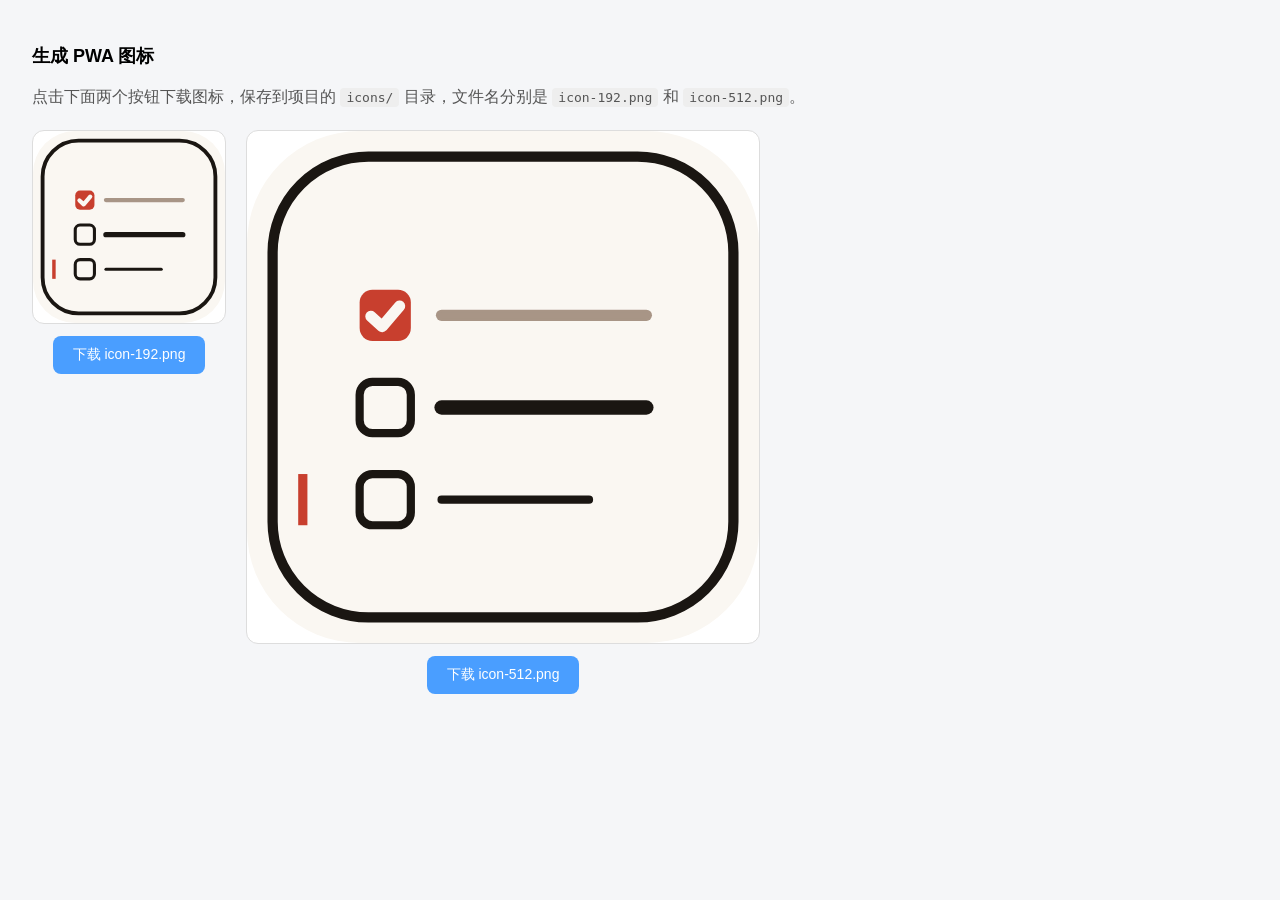
==== icon-gen.html @ 41ac8734 "初始化 todolist PWA 小工具 - 纯前端 HTML/CSS/JS，LocalStorage 存储 - MVP 功能：任务/清单 CRUD、三视图、优先级、截止日期 - 数据导入导出（JSO" ====
<!DOCTYPE html>
<html lang="zh-CN">
<head>
<meta charset="UTF-8">
<title>生成图标</title>
<style>
  body { font-family: -apple-system, "Microsoft YaHei", sans-serif; padding: 24px; background: #f5f6f8; }
  h1 { font-size: 18px; }
  p { color: #555; line-height: 1.6; }
  .row { display: flex; gap: 20px; flex-wrap: wrap; margin: 20px 0; }
  .col { text-align: center; }
  canvas { border: 1px solid #ddd; border-radius: 12px; background: #fff; }
  button { padding: 10px 20px; font-size: 14px; background: #4a9eff; color: #fff; border: none; border-radius: 8px; cursor: pointer; margin-top: 8px; }
  button:hover { opacity: 0.9; }
  code { background: #eee; padding: 2px 6px; border-radius: 4px; }
</style>
</head>
<body>
<h1>生成 PWA 图标</h1>
<p>点击下面两个按钮下载图标，保存到项目的 <code>icons/</code> 目录，文件名分别是 <code>icon-192.png</code> 和 <code>icon-512.png</code>。</p>

<div class="row">
  <div class="col">
    <canvas id="c192" width="192" height="192"></canvas>
    <br><button onclick="download(192)">下载 icon-192.png</button>
  </div>
  <div class="col">
    <canvas id="c512" width="512" height="512"></canvas>
    <br><button onclick="download(512)">下载 icon-512.png</button>
  </div>
</div>

<script>
function draw(size) {
  const canvas = document.getElementById('c' + size);
  const ctx = canvas.getContext('2d');
  const r = size * 0.22;

  // 象牙纸底
  ctx.fillStyle = '#FAF7F2';
  roundRect(ctx, 0, 0, size, size, r);
  ctx.fill();

  // 细描边（杂志封面感）
  ctx.strokeStyle = '#1A1612';
  ctx.lineWidth = size * 0.02;
  roundRect(ctx, size * 0.05, size * 0.05, size * 0.9, size * 0.9, r * 0.85);
  ctx.stroke();

  // 三条清单线 + 勾选
  const lineY = [size * 0.36, size * 0.54, size * 0.72];
  const boxX = size * 0.22;
  const boxSize = size * 0.10;
  const lineX = boxX + boxSize + size * 0.06;
  const lineLen = size * 0.40;

  ctx.lineCap = 'round';
  ctx.lineJoin = 'round';

  // 第一条：已完成（红色填充勾选 + 划线）
  drawCheckbox(ctx, boxX, lineY[0] - boxSize / 2, boxSize, true, size);
  ctx.strokeStyle = '#A89586';
  ctx.lineWidth = size * 0.022;
  ctx.beginPath();
  ctx.moveTo(lineX, lineY[0]);
  ctx.lineTo(lineX + lineLen, lineY[0]);
  ctx.stroke();
  // 删除线
  ctx.strokeStyle = '#A89586';
  ctx.lineWidth = size * 0.012;
  ctx.beginPath();
  ctx.moveTo(lineX, lineY[0]);
  ctx.lineTo(lineX + lineLen, lineY[0]);
  ctx.stroke();

  // 第二条：未完成
  drawCheckbox(ctx, boxX, lineY[1] - boxSize / 2, boxSize, false, size);
  ctx.strokeStyle = '#1A1612';
  ctx.lineWidth = size * 0.028;
  ctx.beginPath();
  ctx.moveTo(lineX, lineY[1]);
  ctx.lineTo(lineX + lineLen, lineY[1]);
  ctx.stroke();

  // 第三条：未完成（短一点，带焦糖红优先级条）
  drawCheckbox(ctx, boxX, lineY[2] - boxSize / 2, boxSize, false, size);
  ctx.strokeStyle = '#1A1612';
  ctx.beginPath();
  ctx.moveTo(lineX, lineY[2]);
  ctx.lineTo(lineX + lineLen * 0.72, lineY[2]);
  ctx.stroke();

  // 左侧焦糖红竖条（优先级标记）
  ctx.fillStyle = '#C83F2E';
  ctx.fillRect(size * 0.10, lineY[2] - size * 0.05, size * 0.018, size * 0.10);
}

function drawCheckbox(ctx, x, y, size, checked, canvasSize) {
  if (checked) {
    ctx.fillStyle = '#C83F2E';
    roundRect(ctx, x, y, size, size, size * 0.25);
    ctx.fill();
    ctx.strokeStyle = '#FAF7F2';
    ctx.lineWidth = canvasSize * 0.022;
    ctx.beginPath();
    ctx.moveTo(x + size * 0.22, y + size * 0.52);
    ctx.lineTo(x + size * 0.44, y + size * 0.72);
    ctx.lineTo(x + size * 0.78, y + size * 0.32);
    ctx.stroke();
  } else {
    ctx.strokeStyle = '#1A1612';
    ctx.lineWidth = canvasSize * 0.016;
    roundRect(ctx, x, y, size, size, size * 0.25);
    ctx.stroke();
  }
}

function roundRect(ctx, x, y, w, h, r) {
  ctx.beginPath();
  ctx.moveTo(x + r, y);
  ctx.arcTo(x + w, y, x + w, y + h, r);
  ctx.arcTo(x + w, y + h, x, y + h, r);
  ctx.arcTo(x, y + h, x, y, r);
  ctx.arcTo(x, y, x + w, y, r);
  ctx.closePath();
}

function download(size) {
  const canvas = document.getElementById('c' + size);
  const a = document.createElement('a');
  a.href = canvas.toDataURL('image/png');
  a.download = `icon-${size}.png`;
  a.click();
}

draw(192);
draw(512);
</script>
</body>
</html>
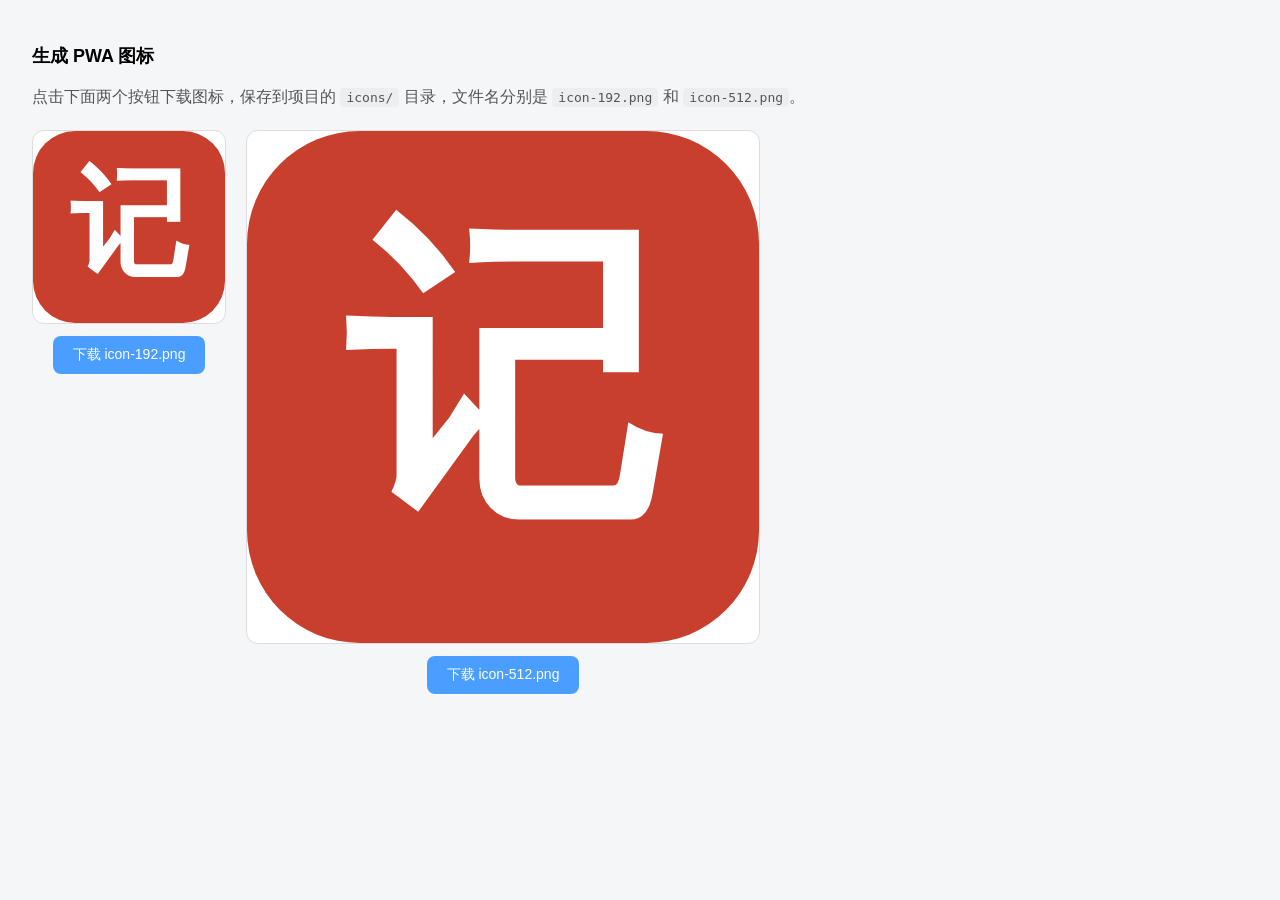
==== commit bc7e9a4b: "优化顶部 Tab 布局和应用图标 - 三个视图 Tab 改为平均三等分，占满整行 - 图标改为焦糖红底 + 白色"记"字 - 升级 SW 缓存版本 v2 -> v3" ====
--- a/icon-gen.html
+++ b/icon-gen.html
@@ -36,83 +36,17 @@
   const ctx = canvas.getContext('2d');
   const r = size * 0.22;
 
-  // 象牙纸底
-  ctx.fillStyle = '#FAF7F2';
+  // 焦糖红纯色底
+  ctx.fillStyle = '#C83F2E';
   roundRect(ctx, 0, 0, size, size, r);
   ctx.fill();
 
-  // 细描边（杂志封面感）
-  ctx.strokeStyle = '#1A1612';
-  ctx.lineWidth = size * 0.02;
-  roundRect(ctx, size * 0.05, size * 0.05, size * 0.9, size * 0.9, r * 0.85);
-  ctx.stroke();
-
-  // 三条清单线 + 勾选
-  const lineY = [size * 0.36, size * 0.54, size * 0.72];
-  const boxX = size * 0.22;
-  const boxSize = size * 0.10;
-  const lineX = boxX + boxSize + size * 0.06;
-  const lineLen = size * 0.40;
-
-  ctx.lineCap = 'round';
-  ctx.lineJoin = 'round';
-
-  // 第一条：已完成（红色填充勾选 + 划线）
-  drawCheckbox(ctx, boxX, lineY[0] - boxSize / 2, boxSize, true, size);
-  ctx.strokeStyle = '#A89586';
-  ctx.lineWidth = size * 0.022;
-  ctx.beginPath();
-  ctx.moveTo(lineX, lineY[0]);
-  ctx.lineTo(lineX + lineLen, lineY[0]);
-  ctx.stroke();
-  // 删除线
-  ctx.strokeStyle = '#A89586';
-  ctx.lineWidth = size * 0.012;
-  ctx.beginPath();
-  ctx.moveTo(lineX, lineY[0]);
-  ctx.lineTo(lineX + lineLen, lineY[0]);
-  ctx.stroke();
-
-  // 第二条：未完成
-  drawCheckbox(ctx, boxX, lineY[1] - boxSize / 2, boxSize, false, size);
-  ctx.strokeStyle = '#1A1612';
-  ctx.lineWidth = size * 0.028;
-  ctx.beginPath();
-  ctx.moveTo(lineX, lineY[1]);
-  ctx.lineTo(lineX + lineLen, lineY[1]);
-  ctx.stroke();
-
-  // 第三条：未完成（短一点，带焦糖红优先级条）
-  drawCheckbox(ctx, boxX, lineY[2] - boxSize / 2, boxSize, false, size);
-  ctx.strokeStyle = '#1A1612';
-  ctx.beginPath();
-  ctx.moveTo(lineX, lineY[2]);
-  ctx.lineTo(lineX + lineLen * 0.72, lineY[2]);
-  ctx.stroke();
-
-  // 左侧焦糖红竖条（优先级标记）
-  ctx.fillStyle = '#C83F2E';
-  ctx.fillRect(size * 0.10, lineY[2] - size * 0.05, size * 0.018, size * 0.10);
-}
-
-function drawCheckbox(ctx, x, y, size, checked, canvasSize) {
-  if (checked) {
-    ctx.fillStyle = '#C83F2E';
-    roundRect(ctx, x, y, size, size, size * 0.25);
-    ctx.fill();
-    ctx.strokeStyle = '#FAF7F2';
-    ctx.lineWidth = canvasSize * 0.022;
-    ctx.beginPath();
-    ctx.moveTo(x + size * 0.22, y + size * 0.52);
-    ctx.lineTo(x + size * 0.44, y + size * 0.72);
-    ctx.lineTo(x + size * 0.78, y + size * 0.32);
-    ctx.stroke();
-  } else {
-    ctx.strokeStyle = '#1A1612';
-    ctx.lineWidth = canvasSize * 0.016;
-    roundRect(ctx, x, y, size, size, size * 0.25);
-    ctx.stroke();
-  }
+  // 白色"记"字
+  ctx.fillStyle = '#FFFFFF';
+  ctx.font = `600 ${size * 0.62}px -apple-system, "PingFang SC", "Microsoft YaHei", sans-serif`;
+  ctx.textAlign = 'center';
+  ctx.textBaseline = 'middle';
+  ctx.fillText('记', size / 2, size / 2 + size * 0.02);
 }
 
 function roundRect(ctx, x, y, w, h, r) {
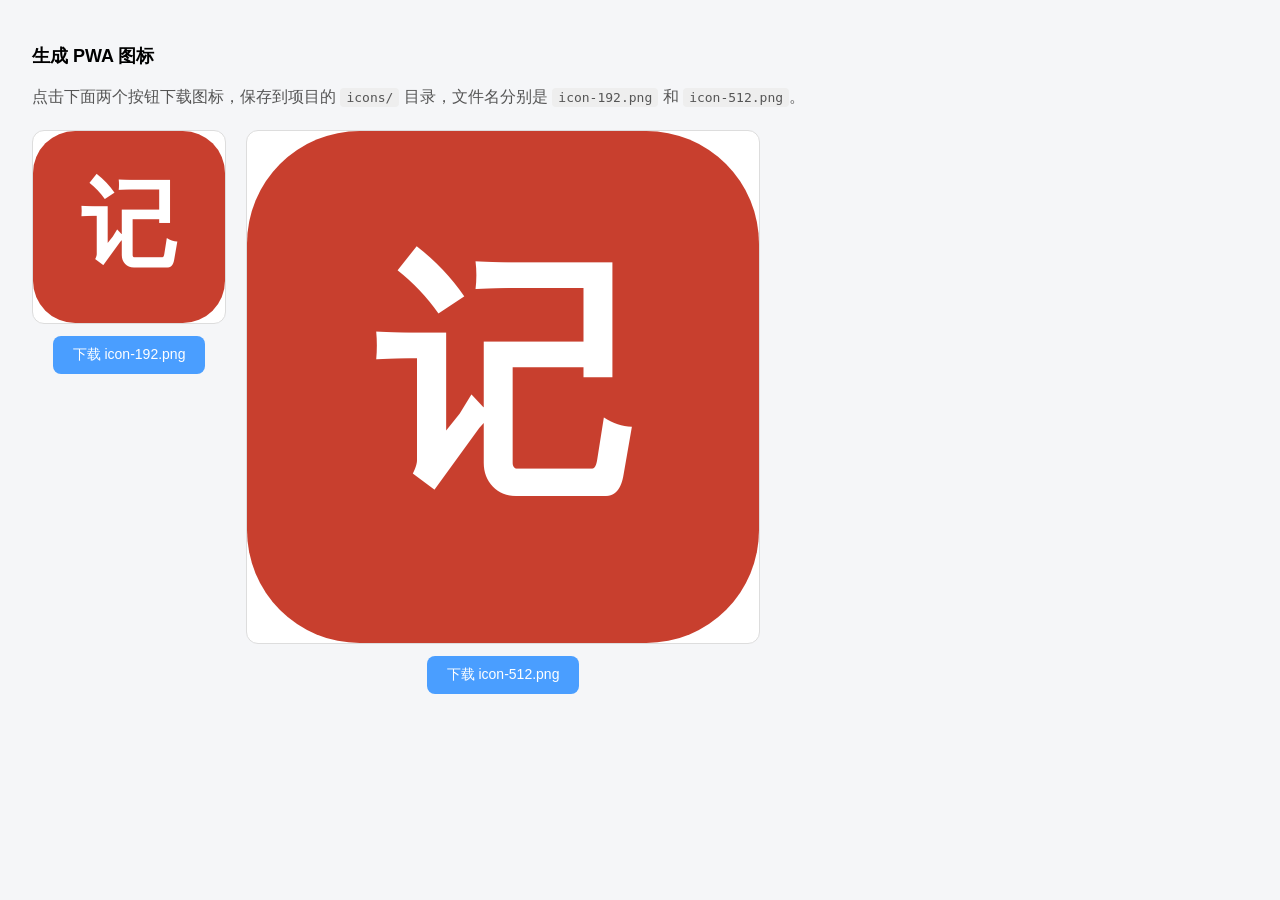
==== commit aad12378: "缩小图标中"记"字尺寸，留白更舒服 - 字号从 62% 调整到 50% - 升级 SW 缓存版本 v3 -> v4" ====
--- a/icon-gen.html
+++ b/icon-gen.html
@@ -43,7 +43,7 @@
 
   // 白色"记"字
   ctx.fillStyle = '#FFFFFF';
-  ctx.font = `600 ${size * 0.62}px -apple-system, "PingFang SC", "Microsoft YaHei", sans-serif`;
+  ctx.font = `600 ${size * 0.50}px -apple-system, "PingFang SC", "Microsoft YaHei", sans-serif`;
   ctx.textAlign = 'center';
   ctx.textBaseline = 'middle';
   ctx.fillText('记', size / 2, size / 2 + size * 0.02);
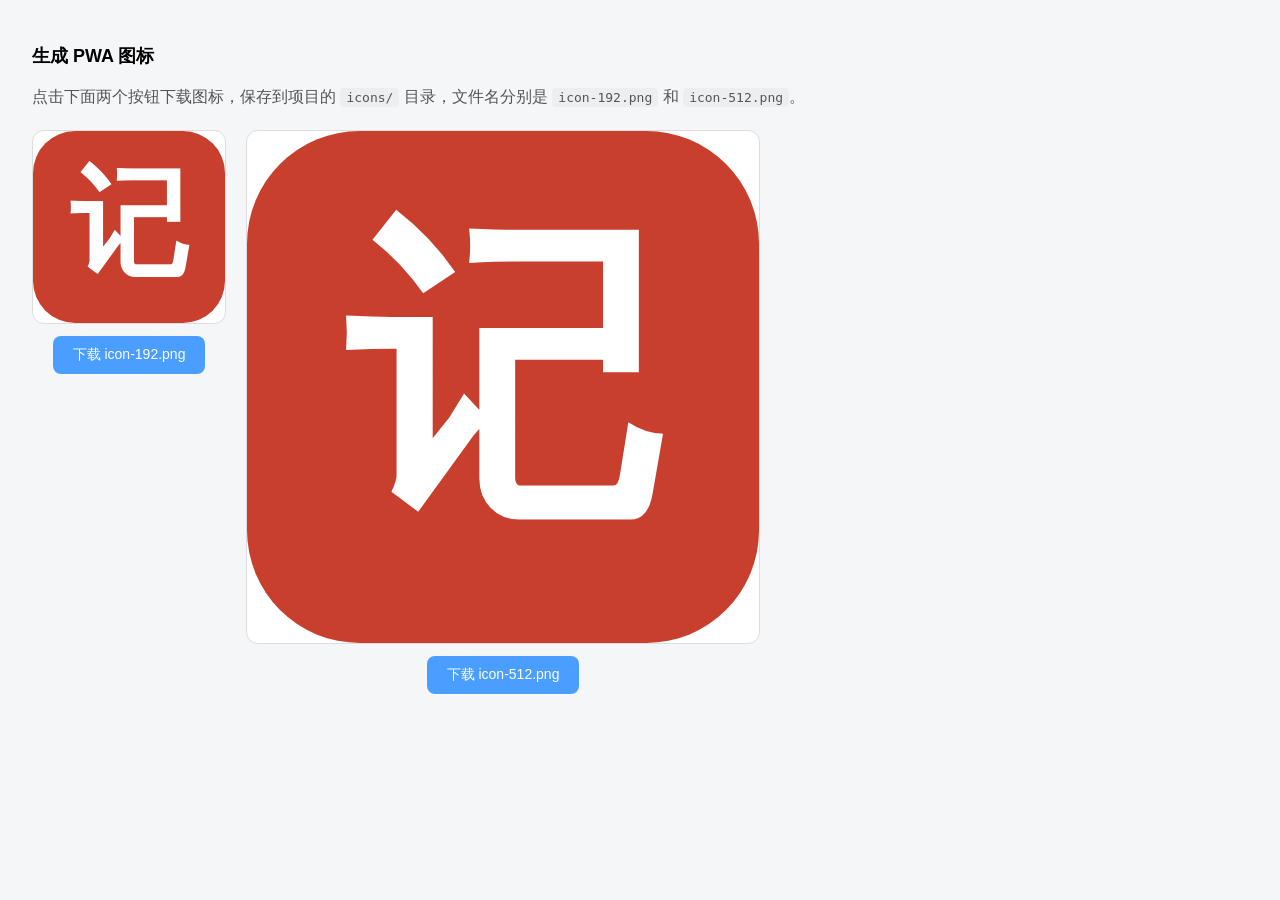
==== commit a61a81c8: "修复手机图标显示问题：去除 maskable 裁剪 - manifest 图标 purpose 从 "any maskable" 改为 "any"，避免安卓裁掉外圈 - 图标字号恢复 62% - 升级" ====
--- a/icon-gen.html
+++ b/icon-gen.html
@@ -43,7 +43,7 @@
 
   // 白色"记"字
   ctx.fillStyle = '#FFFFFF';
-  ctx.font = `600 ${size * 0.50}px -apple-system, "PingFang SC", "Microsoft YaHei", sans-serif`;
+  ctx.font = `600 ${size * 0.62}px -apple-system, "PingFang SC", "Microsoft YaHei", sans-serif`;
   ctx.textAlign = 'center';
   ctx.textBaseline = 'middle';
   ctx.fillText('记', size / 2, size / 2 + size * 0.02);
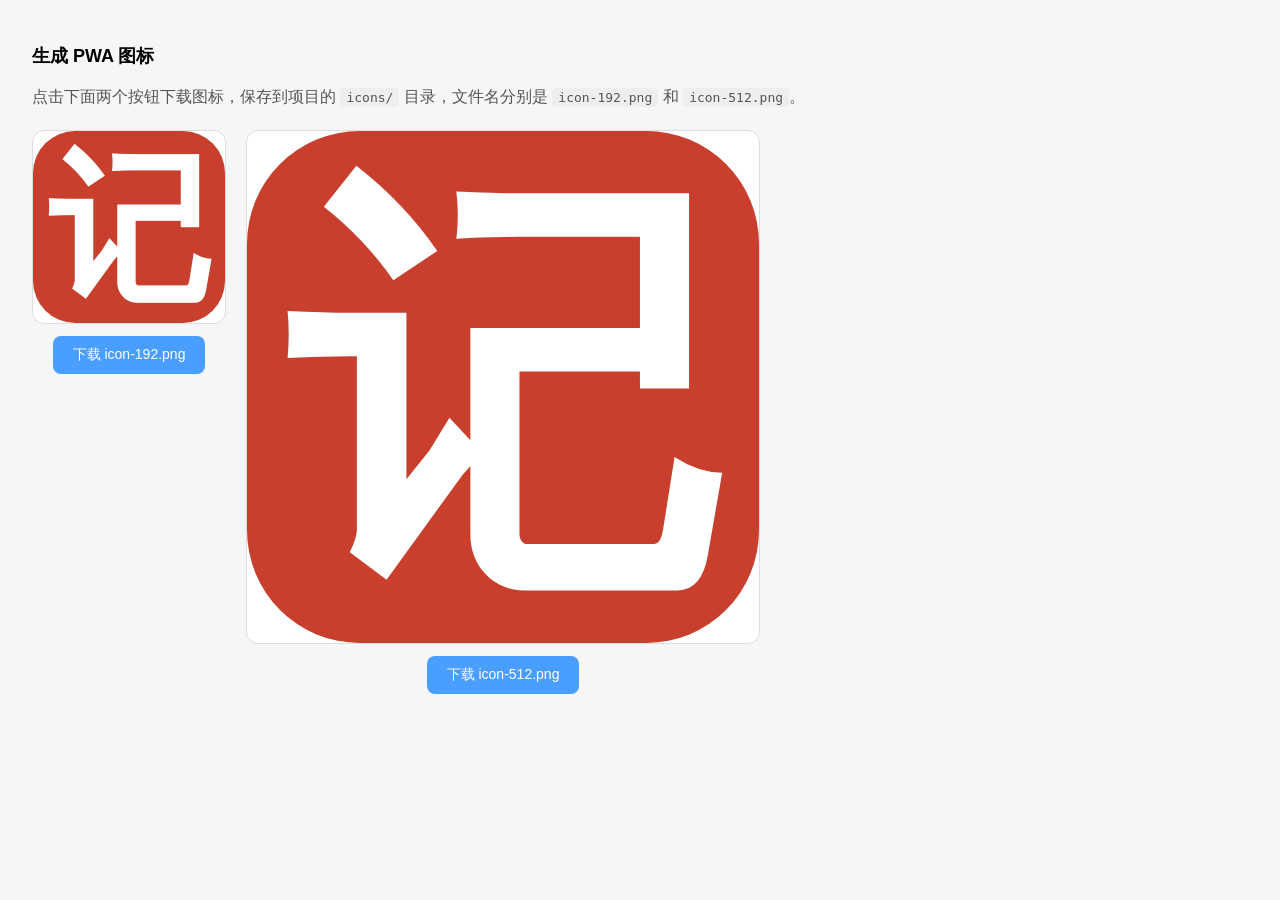
==== commit 3c1744db: "放大图标中"记"字并修正垂直居中 - 字号 62% -> 85% - Y 偏移 2% -> 7%，修正中文字符视觉中心 - 升级 SW 缓存版本 v5 -> v6" ====
--- a/icon-gen.html
+++ b/icon-gen.html
@@ -1,74 +1,120 @@
 <!DOCTYPE html>
 <html lang="zh-CN">
+
 <head>
-<meta charset="UTF-8">
-<title>生成图标</title>
-<style>
-  body { font-family: -apple-system, "Microsoft YaHei", sans-serif; padding: 24px; background: #f5f6f8; }
-  h1 { font-size: 18px; }
-  p { color: #555; line-height: 1.6; }
-  .row { display: flex; gap: 20px; flex-wrap: wrap; margin: 20px 0; }
-  .col { text-align: center; }
-  canvas { border: 1px solid #ddd; border-radius: 12px; background: #fff; }
-  button { padding: 10px 20px; font-size: 14px; background: #4a9eff; color: #fff; border: none; border-radius: 8px; cursor: pointer; margin-top: 8px; }
-  button:hover { opacity: 0.9; }
-  code { background: #eee; padding: 2px 6px; border-radius: 4px; }
-</style>
+  <meta charset="UTF-8">
+  <title>生成图标</title>
+  <style>
+    body {
+      font-family: -apple-system, "Microsoft YaHei", sans-serif;
+      padding: 24px;
+      background: #f5f6f8;
+    }
+
+    h1 {
+      font-size: 18px;
+    }
+
+    p {
+      color: #555;
+      line-height: 1.6;
+    }
+
+    .row {
+      display: flex;
+      gap: 20px;
+      flex-wrap: wrap;
+      margin: 20px 0;
+    }
+
+    .col {
+      text-align: center;
+    }
+
+    canvas {
+      border: 1px solid #ddd;
+      border-radius: 12px;
+      background: #fff;
+    }
+
+    button {
+      padding: 10px 20px;
+      font-size: 14px;
+      background: #4a9eff;
+      color: #fff;
+      border: none;
+      border-radius: 8px;
+      cursor: pointer;
+      margin-top: 8px;
+    }
+
+    button:hover {
+      opacity: 0.9;
+    }
+
+    code {
+      background: #eee;
+      padding: 2px 6px;
+      border-radius: 4px;
+    }
+  </style>
 </head>
+
 <body>
-<h1>生成 PWA 图标</h1>
-<p>点击下面两个按钮下载图标，保存到项目的 <code>icons/</code> 目录，文件名分别是 <code>icon-192.png</code> 和 <code>icon-512.png</code>。</p>
+  <h1>生成 PWA 图标</h1>
+  <p>点击下面两个按钮下载图标，保存到项目的 <code>icons/</code> 目录，文件名分别是 <code>icon-192.png</code> 和 <code>icon-512.png</code>。</p>
 
-<div class="row">
-  <div class="col">
-    <canvas id="c192" width="192" height="192"></canvas>
-    <br><button onclick="download(192)">下载 icon-192.png</button>
+  <div class="row">
+    <div class="col">
+      <canvas id="c192" width="192" height="192"></canvas>
+      <br><button onclick="download(192)">下载 icon-192.png</button>
+    </div>
+    <div class="col">
+      <canvas id="c512" width="512" height="512"></canvas>
+      <br><button onclick="download(512)">下载 icon-512.png</button>
+    </div>
   </div>
-  <div class="col">
-    <canvas id="c512" width="512" height="512"></canvas>
-    <br><button onclick="download(512)">下载 icon-512.png</button>
-  </div>
-</div>
 
-<script>
-function draw(size) {
-  const canvas = document.getElementById('c' + size);
-  const ctx = canvas.getContext('2d');
-  const r = size * 0.22;
+  <script>
+    function draw(size) {
+      const canvas = document.getElementById('c' + size);
+      const ctx = canvas.getContext('2d');
+      const r = size * 0.22;
 
-  // 焦糖红纯色底
-  ctx.fillStyle = '#C83F2E';
-  roundRect(ctx, 0, 0, size, size, r);
-  ctx.fill();
+      // 焦糖红纯色底
+      ctx.fillStyle = '#C83F2E';
+      roundRect(ctx, 0, 0, size, size, r);
+      ctx.fill();
 
-  // 白色"记"字
-  ctx.fillStyle = '#FFFFFF';
-  ctx.font = `600 ${size * 0.62}px -apple-system, "PingFang SC", "Microsoft YaHei", sans-serif`;
-  ctx.textAlign = 'center';
-  ctx.textBaseline = 'middle';
-  ctx.fillText('记', size / 2, size / 2 + size * 0.02);
-}
+      // 白色"记"字
+      ctx.fillStyle = '#FFFFFF';
+      ctx.font = `600 ${size * 0.85}px -apple-system, "PingFang SC", "Microsoft YaHei", sans-serif`;
+      ctx.textAlign = 'center';
+      ctx.textBaseline = 'middle';
+      ctx.fillText('记', size / 2, size / 2 + size * 0.07);
+    }
 
-function roundRect(ctx, x, y, w, h, r) {
-  ctx.beginPath();
-  ctx.moveTo(x + r, y);
-  ctx.arcTo(x + w, y, x + w, y + h, r);
-  ctx.arcTo(x + w, y + h, x, y + h, r);
-  ctx.arcTo(x, y + h, x, y, r);
-  ctx.arcTo(x, y, x + w, y, r);
-  ctx.closePath();
-}
+    function roundRect(ctx, x, y, w, h, r) {
+      ctx.beginPath();
+      ctx.moveTo(x + r, y);
+      ctx.arcTo(x + w, y, x + w, y + h, r);
+      ctx.arcTo(x + w, y + h, x, y + h, r);
+      ctx.arcTo(x, y + h, x, y, r);
+      ctx.arcTo(x, y, x + w, y, r);
+      ctx.closePath();
+    }
 
-function download(size) {
-  const canvas = document.getElementById('c' + size);
-  const a = document.createElement('a');
-  a.href = canvas.toDataURL('image/png');
-  a.download = `icon-${size}.png`;
-  a.click();
-}
+    function download(size) {
+      const canvas = document.getElementById('c' + size);
+      const a = document.createElement('a');
+      a.href = canvas.toDataURL('image/png');
+      a.download = `icon-${size}.png`;
+      a.click();
+    }
 
-draw(192);
-draw(512);
-</script>
+    draw(192);
+    draw(512);
+  </script>
 </body>
-</html>
+
+</html>
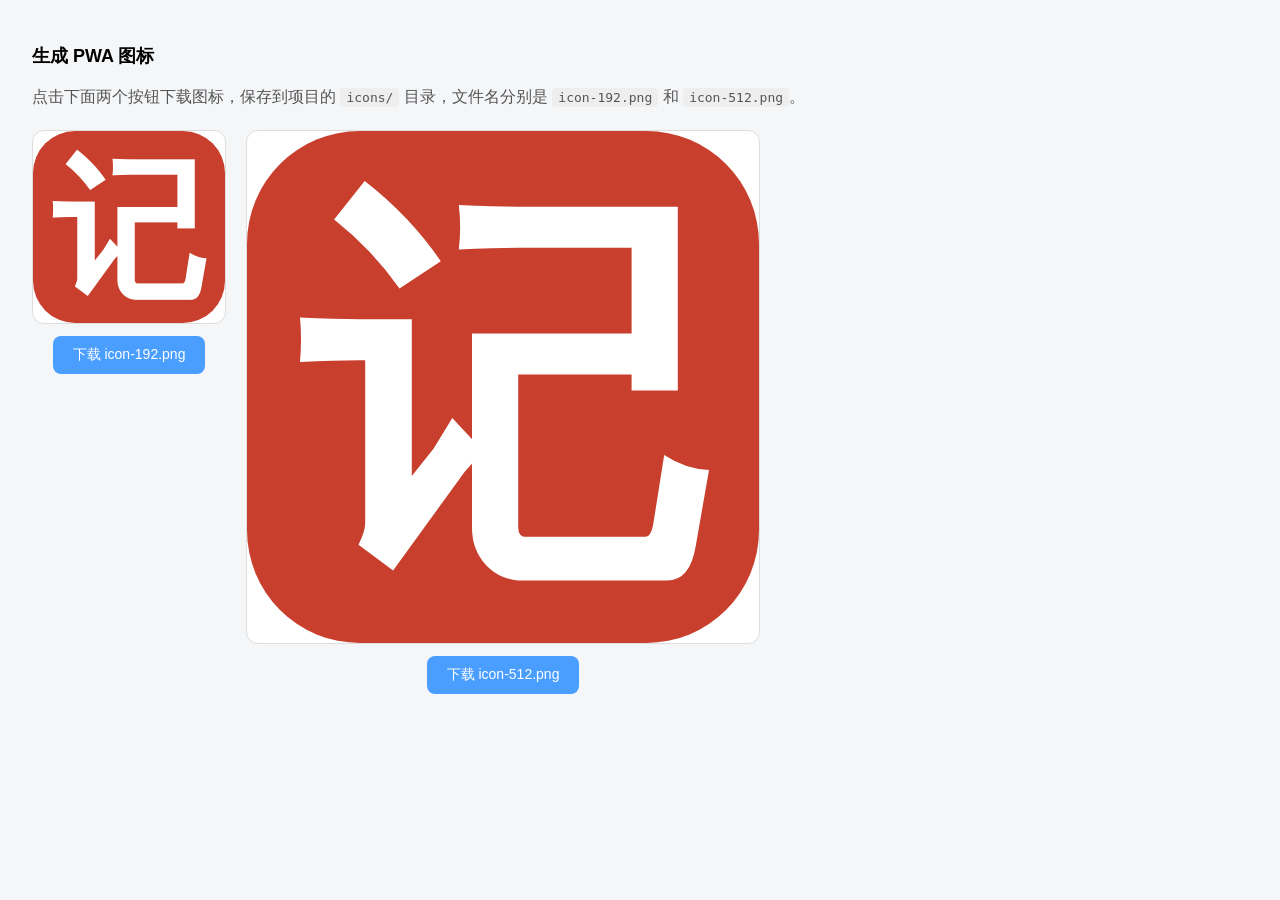
==== commit 58551248: "调整视图顺序与优先级边框样式 & sw 版本升级" ====
--- a/icon-gen.html
+++ b/icon-gen.html
@@ -88,7 +88,7 @@
 
       // 白色"记"字
       ctx.fillStyle = '#FFFFFF';
-      ctx.font = `600 ${size * 0.85}px -apple-system, "PingFang SC", "Microsoft YaHei", sans-serif`;
+      ctx.font = `600 ${size * 0.80}px -apple-system, "PingFang SC", "Microsoft YaHei", sans-serif`;
       ctx.textAlign = 'center';
       ctx.textBaseline = 'middle';
       ctx.fillText('记', size / 2, size / 2 + size * 0.07);
